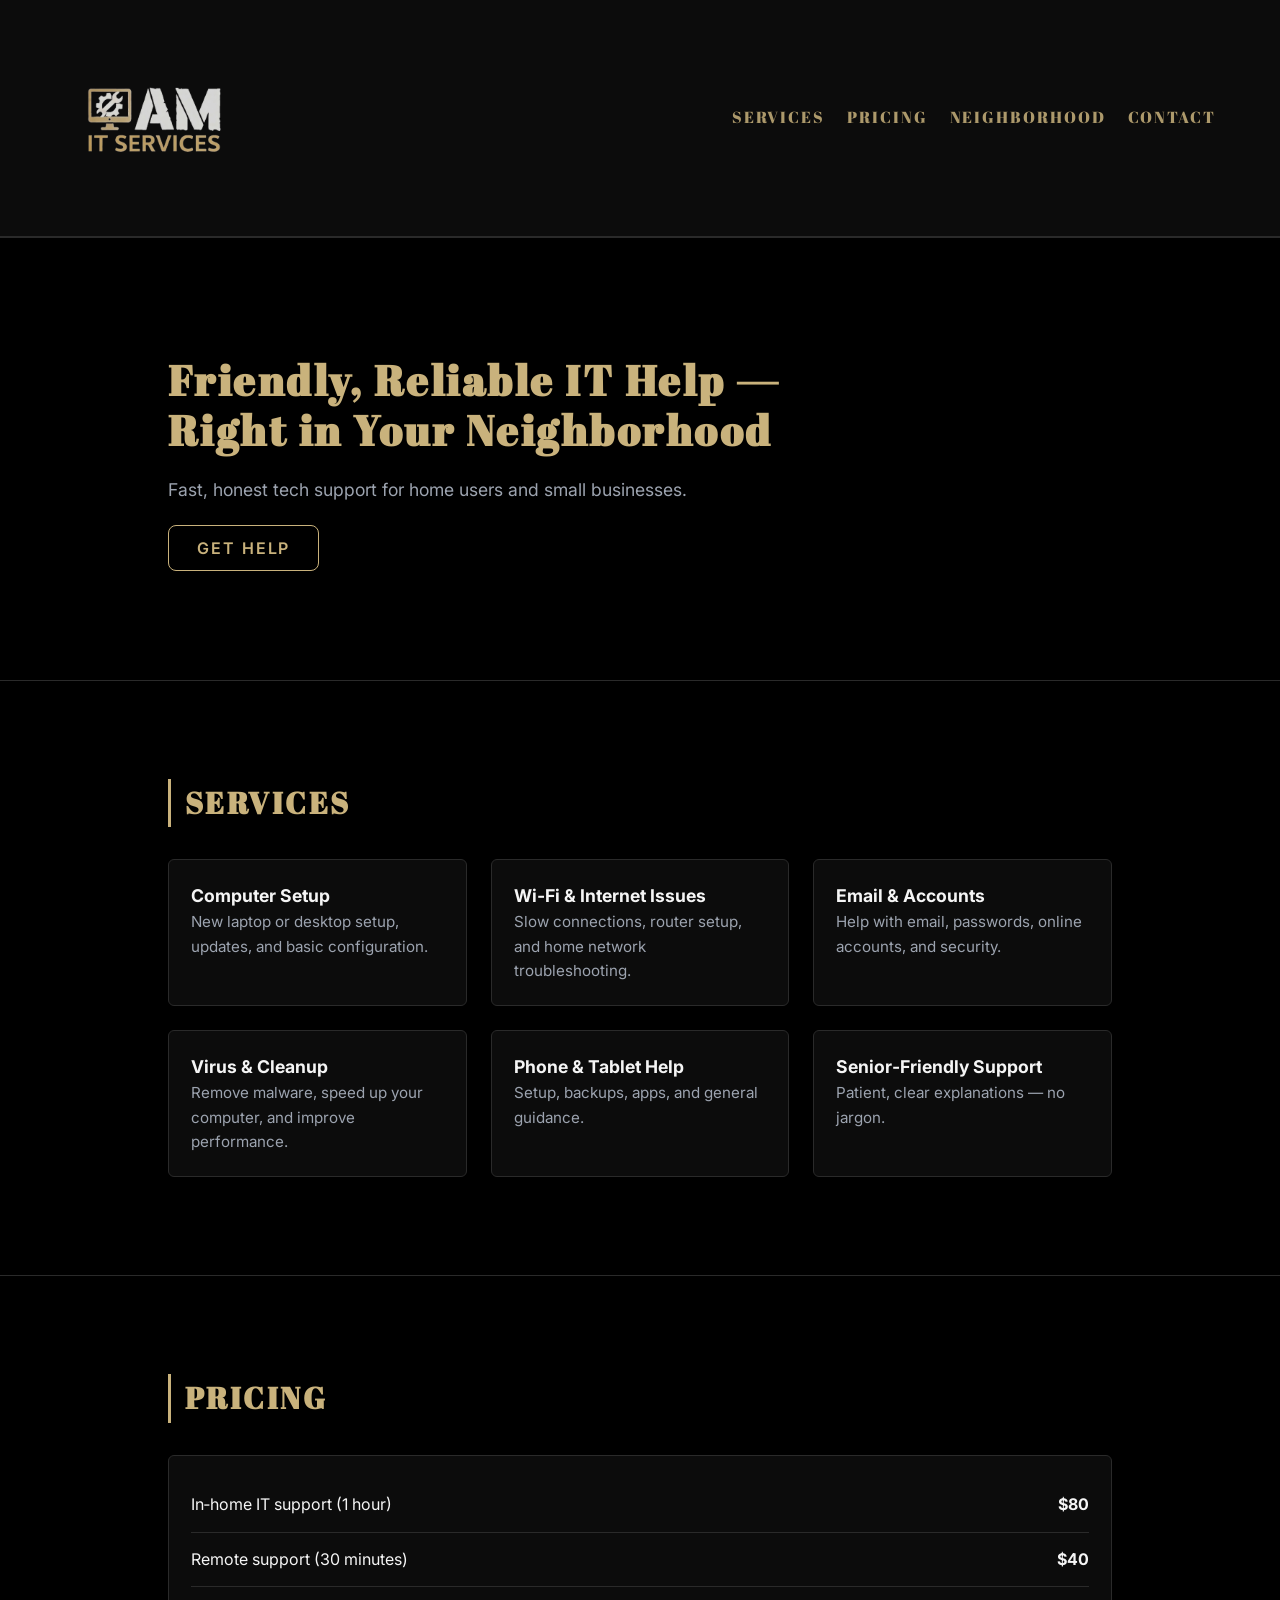
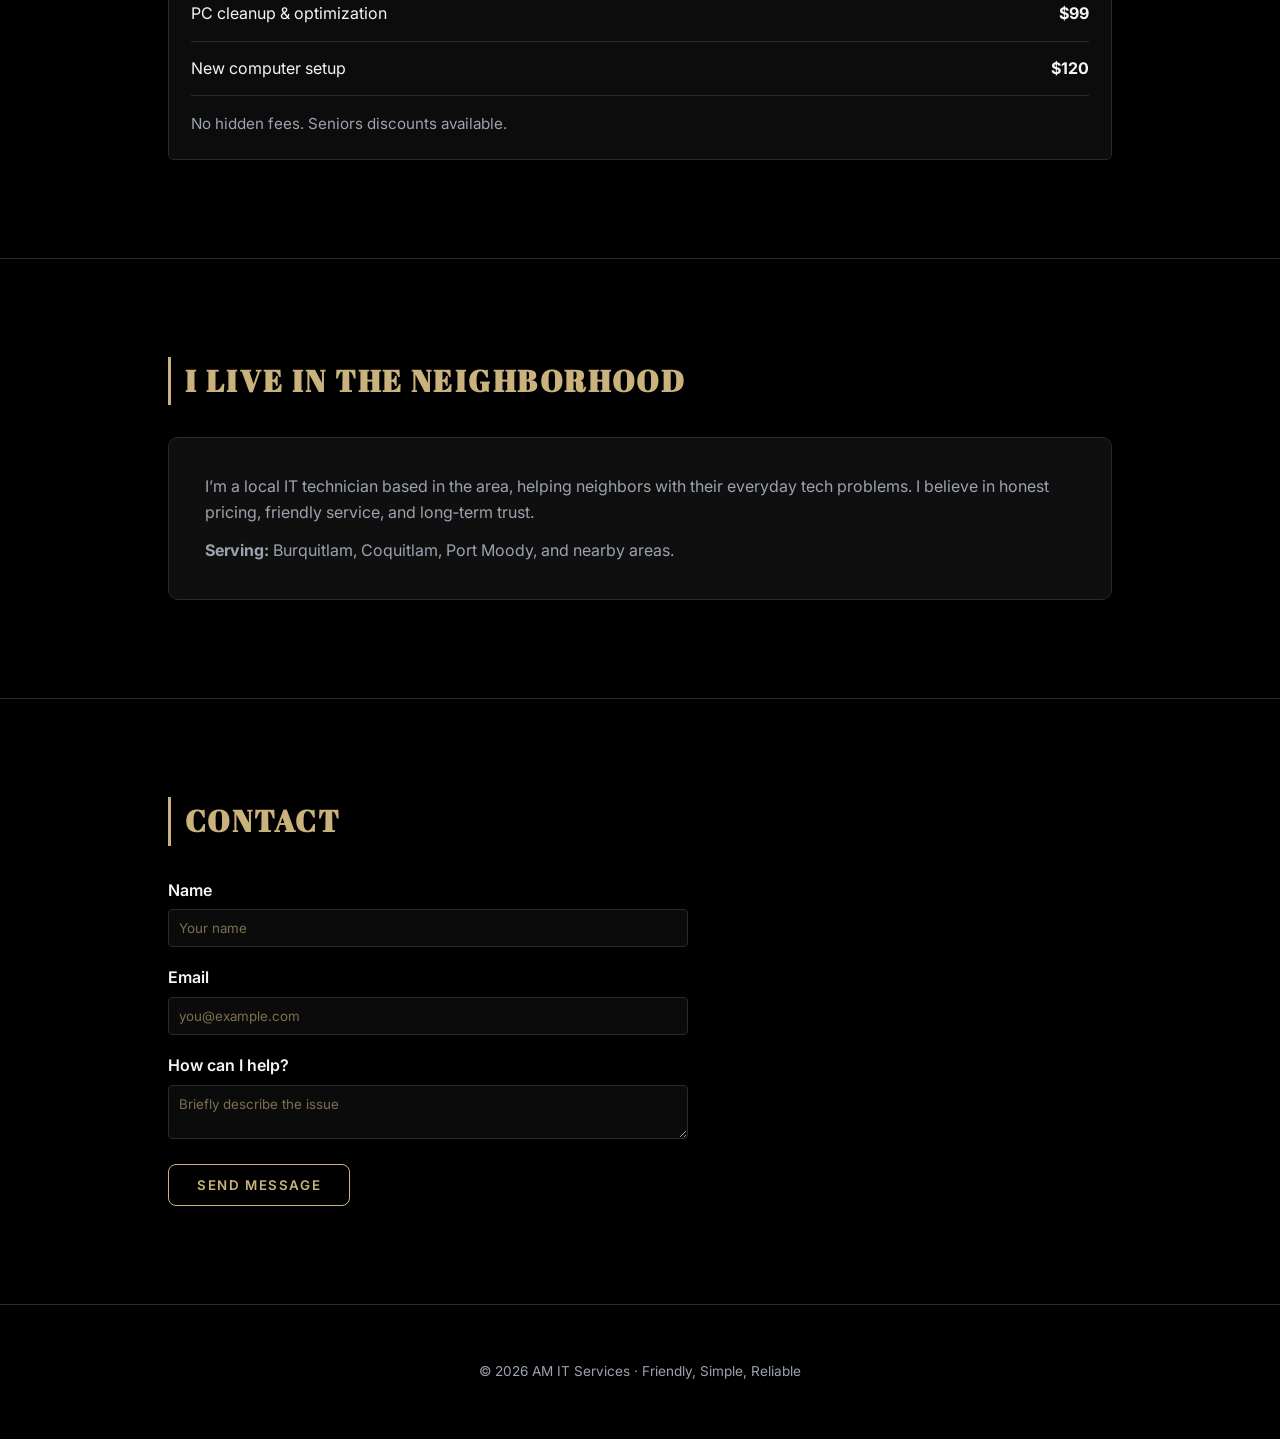
==== index.html @ f09ae9d8 "First comet" ====
<!DOCTYPE html>
<html lang="en">
<head>
  <meta charset="UTF-8" />
  <meta name="viewport" content="width=device-width, initial-scale=1" />
  <title>Local IT Support | Friendly Tech Help</title>

  <!-- Google Font -->
  <link href="https://fonts.googleapis.com/css2?family=Inter:wght@400;600;700&display=swap" rel="stylesheet">

  <!-- Google Font -->
   <link rel="stylesheet" href="styles.css">

  <script src="nav.js" defer></script>


</head>
<body>

<header class="site-header">
  <div class="container">
    <nav>
      <!--strong>AM IT SERVICES</strong-->
      <a href="/" class="logo">
        <img src="images/logo-removebg-preview.png" 
          alt="AM IT Services logo"
          width="1024"
          height="1024"
          loading="eager" 
        />
      </a>

       <button class="nav-toggle" aria-label="Open menu">
          ☰
       </button>

      <!-- Menu -->
      <ul class="nav-menu">
        <li><a href="#services">Services</a></li>
        <li><a href="#pricing">Pricing</a></li>
        <li><a href="#local">Neighborhood</a></li>
        <li><a href="#contact">Contact</a></li>
      </ul>
    </nav>
  </div>
</header>

<main>

  <!--section class="hero container">
    <h1>Friendly, Reliable IT Help — Right in Your Neighborhood</h1>
    <p>I provide honest, easy-to-understand tech support for home users and seniors. In‑home or remote help available.</p>
    <a class="btn" href="#contact">Request Help</a>
  </section-->
  <section class="hero">
    <div class="container">
      <div class="hero-content">
        <h1>Friendly, Reliable IT Help — Right in Your Neighborhood</h1>
        <p>Fast, honest tech support for home users and small businesses.</p>
        <a href="#contact" class="btn">Get Help</a>
      </div>
    </div>
  </section>


  <section id="services">
    <div class="container">
      <h2>Services</h2>
      <div class="grid">
        <div class="card">
          <h3>Computer Setup</h3>
          <p>New laptop or desktop setup, updates, and basic configuration.</p>
        </div>
        <div class="card">
          <h3>Wi‑Fi & Internet Issues</h3>
          <p>Slow connections, router setup, and home network troubleshooting.</p>
        </div>
        <div class="card">
          <h3>Email & Accounts</h3>
          <p>Help with email, passwords, online accounts, and security.</p>
        </div>
        <div class="card">
          <h3>Virus & Cleanup</h3>
          <p>Remove malware, speed up your computer, and improve performance.</p>
        </div>
        <div class="card">
          <h3>Phone & Tablet Help</h3>
          <p>Setup, backups, apps, and general guidance.</p>
        </div>
        <div class="card">
          <h3>Senior‑Friendly Support</h3>
          <p>Patient, clear explanations — no jargon.</p>
        </div>
      </div>
    </div>
  </section>

  <section id="pricing">
    <div class="container">
      <h2>Pricing</h2>
      <div class="card">
        <div class="pricing-item"><span>In‑home IT support (1 hour)</span><strong>$80</strong></div>
        <div class="pricing-item"><span>Remote support (30 minutes)</span><strong>$40</strong></div>
        <div class="pricing-item"><span>PC cleanup & optimization</span><strong>$99</strong></div>
        <div class="pricing-item"><span>New computer setup</span><strong>$120</strong></div>
        <p style="margin-top:16px; color: var(--muted);">No hidden fees. Seniors discounts available.</p>
      </div>
    </div>
  </section>

  <section id="local">
    <div class="container">
      <h2>I Live in the Neighborhood</h2>
      <div class="local">
        <p>I’m a local IT technician based in the area, helping neighbors with their everyday tech problems. I believe in honest pricing, friendly service, and long‑term trust.</p>
        <p style="margin-top:12px;"><strong>Serving:</strong> Burquitlam, Coquitlam, Port Moody, and nearby areas.</p>
      </div>
    </div>
  </section>

  <section id="contact">
    <div class="container">
      <h2>Contact</h2>
      <form>
        <label for="name">Name</label>
        <input id="name" type="text" placeholder="Your name" required />

        <label for="email">Email</label>
        <input id="email" type="email" placeholder="you@example.com" required />

        <label for="message">How can I help?</label>
        <textarea id="message" placeholder="Briefly describe the issue"></textarea>

        <button class="btn" type="submit">Send Message</button>
      </form>
    </div>
  </section>

</main>

<footer>
  <div class="container">
     © <span id="year"></span> AM IT Services · Friendly, Simple, Reliable
  </div>
</footer>

</body>
</html>
---- styles.css ----
html {
  font-size: 16px;
}

body {
  min-width: 320px;
}


/* =========================
   Custom Font
========================= */
@font-face {
  font-family: "TillDisplay";
  src: url("./fonts/AbrilFatface.ttf") format("truetype");
  font-weight: normal;
  font-style: normal;
}

/* =========================
   CSS Variables (Dark Theme)
========================= */
/*:root {
  --bg: #0b0b0b;
  --surface: #111111;
  --text: #f5f5f5;
  --muted: #9ca3af;
  --accent: #c1121f; 
  --border: #222222;
}*/

:root {
  --bg: #000000;
  --surface: #0c0c0c;

  --text: #f5f5f5;
  --muted: #9ca3af;

  /* Till Lindemann inspired */
  --till-gold: #c9b27c;
  --till-gold-hover: #e0c98f;

  --border: #2a2a2a;
}


/* =========================
   Base Reset
========================= */
* {
  box-sizing: border-box;
  margin: 0;
  padding: 0;
}

body {
  background: var(--bg);
  color: var(--text);
  font-family: Inter, system-ui, -apple-system, sans-serif;
  line-height: 1.6;
}

/* =========================
   Typography
========================= */

/* Lindemann font – color + style */
.hero h1,
nav a,
nav strong,
section h2 {
  color: var(--till-gold);
}

/* Till-style outlined elements */
.card,
.local {
  background: rgba(255, 255, 255, 0.02);
}
input,
textarea {
  border: 1px solid var(--till-gold);
  background: transparent;
}



/* Navigation links only */
nav a {
  font-family: "TillDisplay", Inter, sans-serif;
  letter-spacing: 0.12em;
  text-transform: uppercase;
  opacity: 0.85;
}

nav a:hover {
  opacity: 1;
  color: var(--till-gold);
}

/* Keep logo/title consistent if desired */
nav strong {
  font-family: "TillDisplay", Inter, sans-serif;
  letter-spacing: 0.15em;
}

/* Section titles ONLY */
section h2 {
  font-family: "TillDisplay", Inter, sans-serif;
  letter-spacing: 0.08em;
  text-transform: uppercase;
  margin-bottom: 32px;
  border-left: 3px solid var(--till-gold);
  padding-left: 14px;
}


h2 {
  font-size: 1.9rem;
}

h3 {
  font-size: 1.1rem;
}

p {
  color: var(--muted);
}

/* =========================
   Links & Buttons
========================= */
a {
  color: var(--text);
  text-decoration: none;
}

a:hover {
  color: var(--accent);
}

/*.btn {
  display: inline-block;
  background: var(--accent);
  color: #fff;
  padding: 12px 22px;
  border-radius: 4px;
  font-weight: 700;
  letter-spacing: 0.05em;
  text-transform: uppercase;
}

.btn:hover {
  background: #e11d2e;
}*/

.btn {
  background: transparent;
  color: var(--till-gold);
  border: 1px solid var(--till-gold);
  padding: 12px 28px;
  border-radius: 8px;
  font-family: Inter, sans-serif;
  letter-spacing: 0.12em;
  text-transform: uppercase;
  font-weight: 600;
  cursor: pointer;
  text-align: center;
}

.btn:hover {
  background: var(--till-gold);
  color: #000;
}


/* =========================
   Layout
========================= */
.container {
  max-width: 1000px;
  margin: 0 auto;
  padding: clamp(16px, 4vw, 28px);
}

/* =========================
   Header / Nav
========================= */
header {
  border-bottom: 1px solid var(--border);
  background: var(--surface);
}

/* =========================
   Sticky Shrinking Header
========================= */

.site-header {
  width: 100%;

}


.site-header .container {
  max-width: 1800px; /* wider than rest of site */
  padding-left: clamp(24px, 6vw, 64px);
  padding-right: clamp(24px, 6vw, 64px);
}



/* =========================
   Logo
========================= */

.logo {
  display: flex;
  align-items: center;
}

.logo img {
  height: 140px;          /* Controls visible size */
  width: auto;
  max-width: 100%;
  object-fit: contain;
}

/* Slightly larger on desktop */
@media (min-width: 768px) {
  .logo img {
    height: 180px;
  }
}


nav {
  display: flex;
  justify-content: space-between;
  align-items: center;
  flex-wrap: wrap;
  gap: 16px;
}

nav strong {
  font-family: "TillDisplay", sans-serif;
  letter-spacing: 0.12em;
}

nav ul {
  display: flex;
  gap: 22px;
  list-style: none;
  flex-wrap: wrap;
  justify-content: center;
  width: 100%;
  padding-top: 12px;
}

/* Mobile menu override */
@media (max-width: 768px) {
  nav ul {
    flex-direction: column;
    width: 100%;
    padding-top: 24px;
  }
}

@media (min-width: 768px) {
  nav {
    flex-wrap: nowrap;
  }

  nav ul {
    width: auto;
    padding-top: 0;
  }
}


/* =========================
   Hero
========================= */
.hero-content {
  max-width: 720px;
}

.hero {
  padding: clamp(60px, 10vw, 90px) 0;
}

.hero p {
  max-width: 620px;
  margin: 20px 0 32px;
  font-size: 1.1rem;
  font-size: clamp(1rem, 3.5vw, 1.1rem);
}

/* Hero headline */
.hero h1 {
  font-family: "TillDisplay", Inter, sans-serif;
  letter-spacing: 0.06em;
  /*text-transform: uppercase;*/
  font-size: clamp(1.8rem, 6vw, 2.6rem);
  line-height: 1.2;
  word-break: break-word;
  overflow-wrap: anywhere;
}

/* =========================
   Sections
========================= */
section {
  padding: 70px 0;
  border-top: 1px solid var(--border);
  padding: clamp(48px, 8vw, 70px) 0;
}

.grid {
  display: grid;
  grid-template-columns: repeat(auto-fit, minmax(260px, 1fr));
  gap: 24px;
}

/* =========================
   Cards
========================= */
.card {
  background: var(--surface);
  border: 1px solid var(--border);
  border-radius: 6px;
  padding: 22px;
}

.card p {
  font-size: 0.95rem;
}

/* =========================
   Pricing
========================= */
.pricing-item {
  display: flex;
  justify-content: space-between;
  padding: 14px 0;
  border-bottom: 1px solid var(--border);
  gap: 16px;
}

@media (max-width: 480px) {
  .pricing-item {
    flex-direction: column;
    align-items: flex-start;
  }

  .pricing-item strong {
    margin-top: 4px;
  }
}

.pricing-item strong {
  color: var(--text);
}

.pricing-item:last-child {
  border-bottom: none;
}

/* =========================
   Local Section
========================= */
.local {
  background: #0f0f0f;
  border: 1px solid var(--border);
  border-radius: 10px;
  padding: 36px;
}

/* =========================
   Forms
========================= */
form {
  max-width: 520px;
  width: 100%;
}

label {
  display: block;
  margin-bottom: 6px;
  font-weight: 600;
}

input,
textarea {
  width: 100%;
  background: #0b0b0b;
  border: 1px solid var(--border);
  color: var(--text);
  padding: 10px;
  border-radius: 4px;
  margin-bottom: 18px;
  font-family: inherit;
}

input::placeholder,
textarea::placeholder {
  /*color: #6b7280;*/
  color: var(--till-gold);
  opacity: 0.6;
}



/* =========================
   Footer
========================= */
footer {
  border-top: 1px solid var(--border);
  text-align: center;
  padding: 28px 0;
  font-size: 0.85rem;
  color: var(--muted);
  font-size: clamp(0.8rem, 3vw, 0.85rem);
}

/* =========================
   Mobile
========================= */
/*@media (max-width: 600px) {
  h1 {
    font-size: 2.1rem;
  }

  nav ul {
    gap: 14px;
  }
}*/

@media (max-width: 480px) {
  .hero h1 {
    letter-spacing: 0.04em;
  }
}

@media (prefers-reduced-motion: reduce) {
  * {
    transition: none !important;
  }
}

@media (prefers-contrast: more) {
  :root {
    --till-gold: #e6d39a;
  }
}

/* =========================
   Mobile Navigation
========================= */

.nav-toggle {
  background: none;
  border: 1px solid var(--till-gold);
  color: var(--till-gold);
  font-size: 1.4rem;
  padding: 6px 12px;
  border-radius: 6px;
  cursor: pointer;
  display: none;
}

/* Mobile behavior */
@media (max-width: 768px) {
  .nav-toggle {
    display: block;
  }

  .nav-menu {
    display: none;
    width: 100%;
    flex-direction: column;
    gap: 18px;
    padding: 24px 0;
  }

  .nav-menu.active {
    display: flex;
  }
}
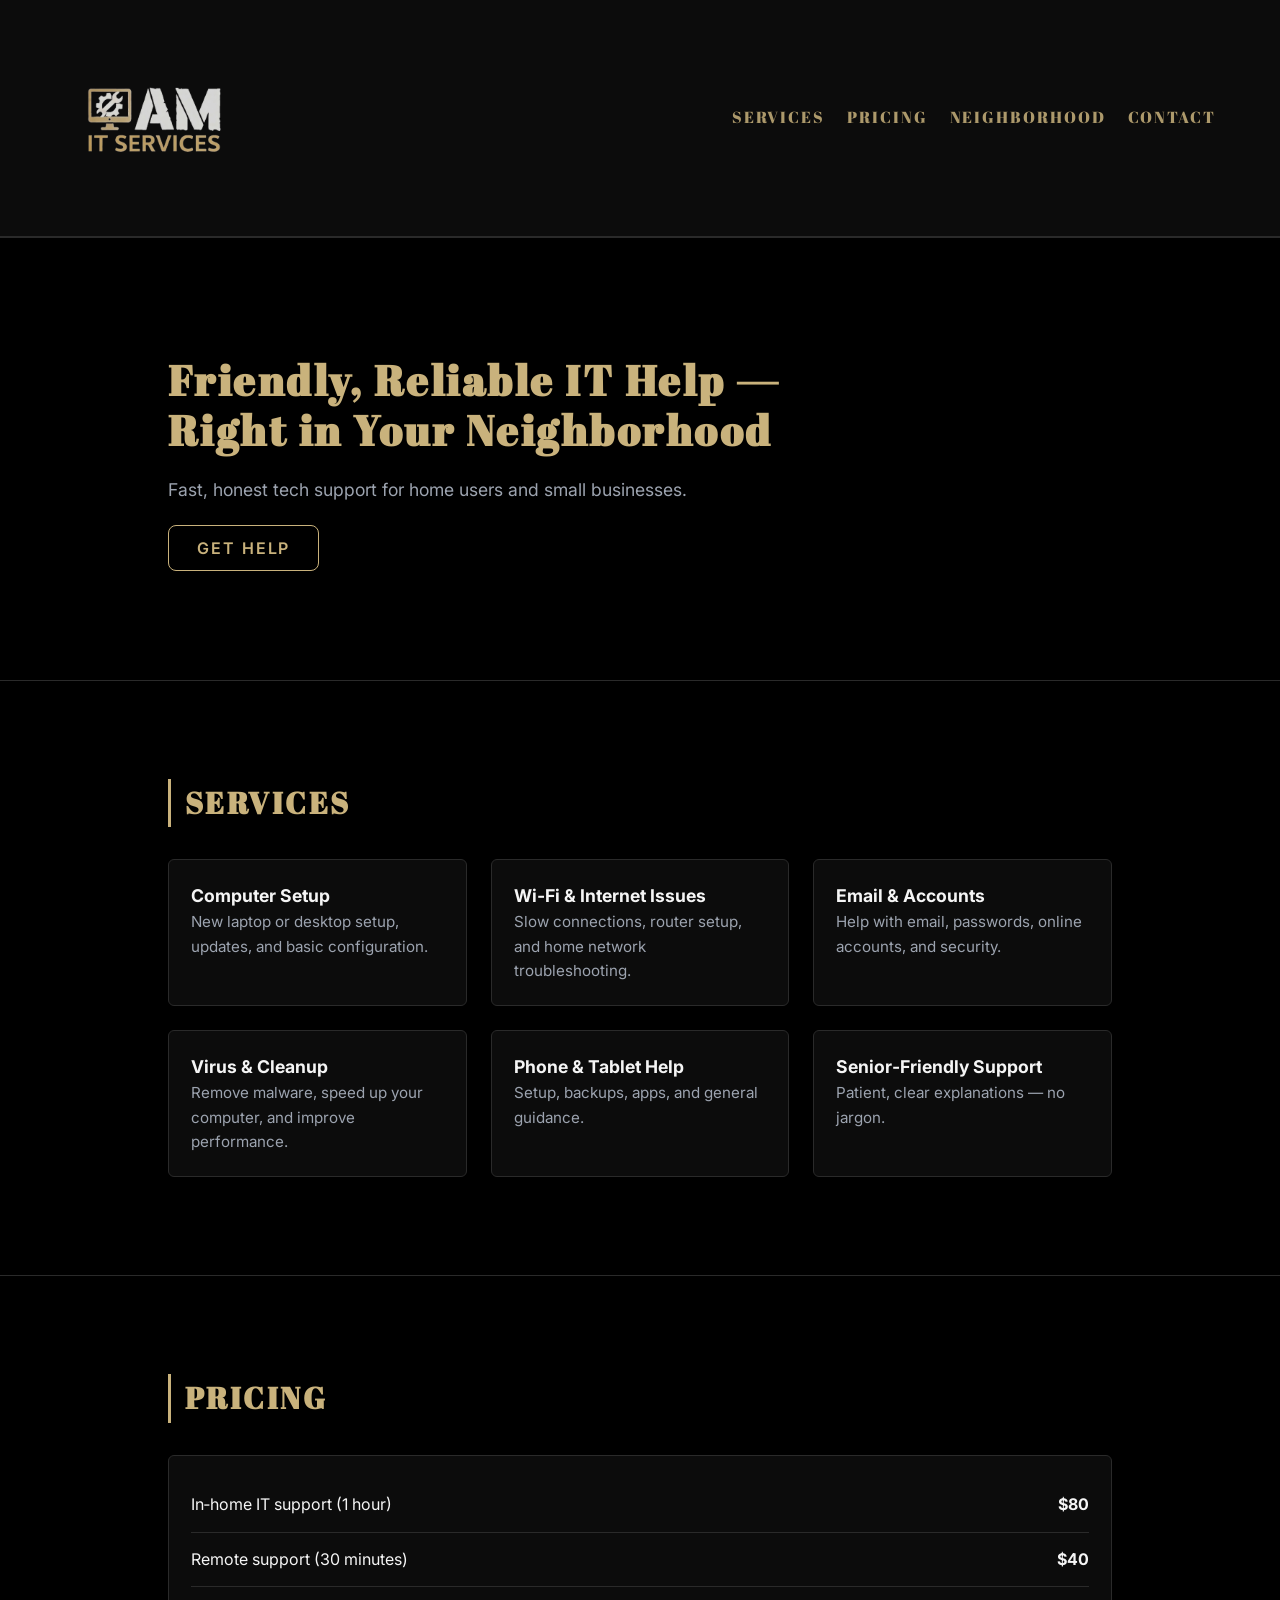
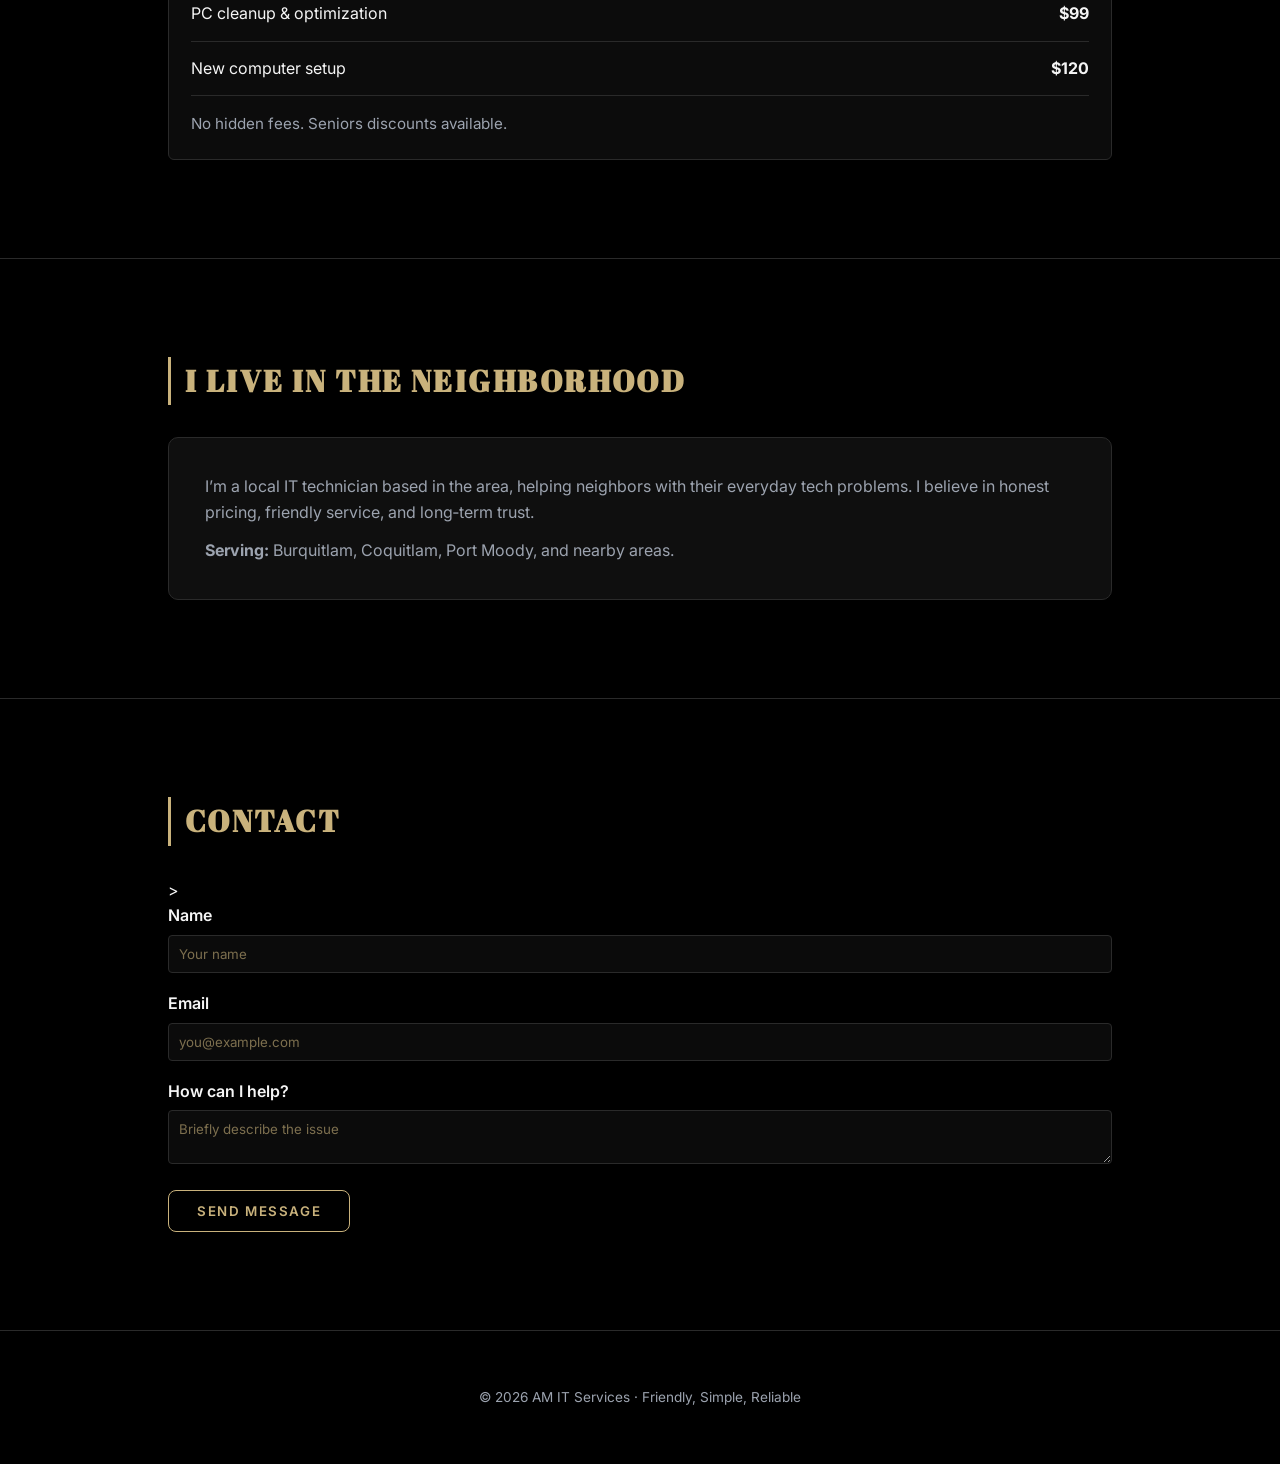
==== commit 4bb5072d: "Adding thank you page" ====
--- a/index.html
+++ b/index.html
@@ -121,15 +121,25 @@
   <section id="contact">
     <div class="container">
       <h2>Contact</h2>
-      <form>
+      <form name="contact" method="POST" data-netlify="true" netlify-honeypot="bot-field" enctype="multipart/form-data" action="/thank-you.html"></form>>
+
+        <!-- hidden input required by Netlify -->
+        <input type="hidden" name="contact" value="it-support" />
+
         <label for="name">Name</label>
-        <input id="name" type="text" placeholder="Your name" required />
+        <input id="name" name="name" type="text" placeholder="Your name" required />
 
         <label for="email">Email</label>
-        <input id="email" type="email" placeholder="you@example.com" required />
+        <input id="email" name="email" type="email" placeholder="you@example.com" required />
 
         <label for="message">How can I help?</label>
-        <textarea id="message" placeholder="Briefly describe the issue"></textarea>
+        <textarea id="message" name="message" placeholder="Briefly describe the issue"></textarea>
+
+        <p style="display:none;">
+          <label>Don’t fill this out if human:<br />
+            <input name="bot-field" />
+          </label>
+        </p>
 
         <button class="btn" type="submit">Send Message</button>
       </form>
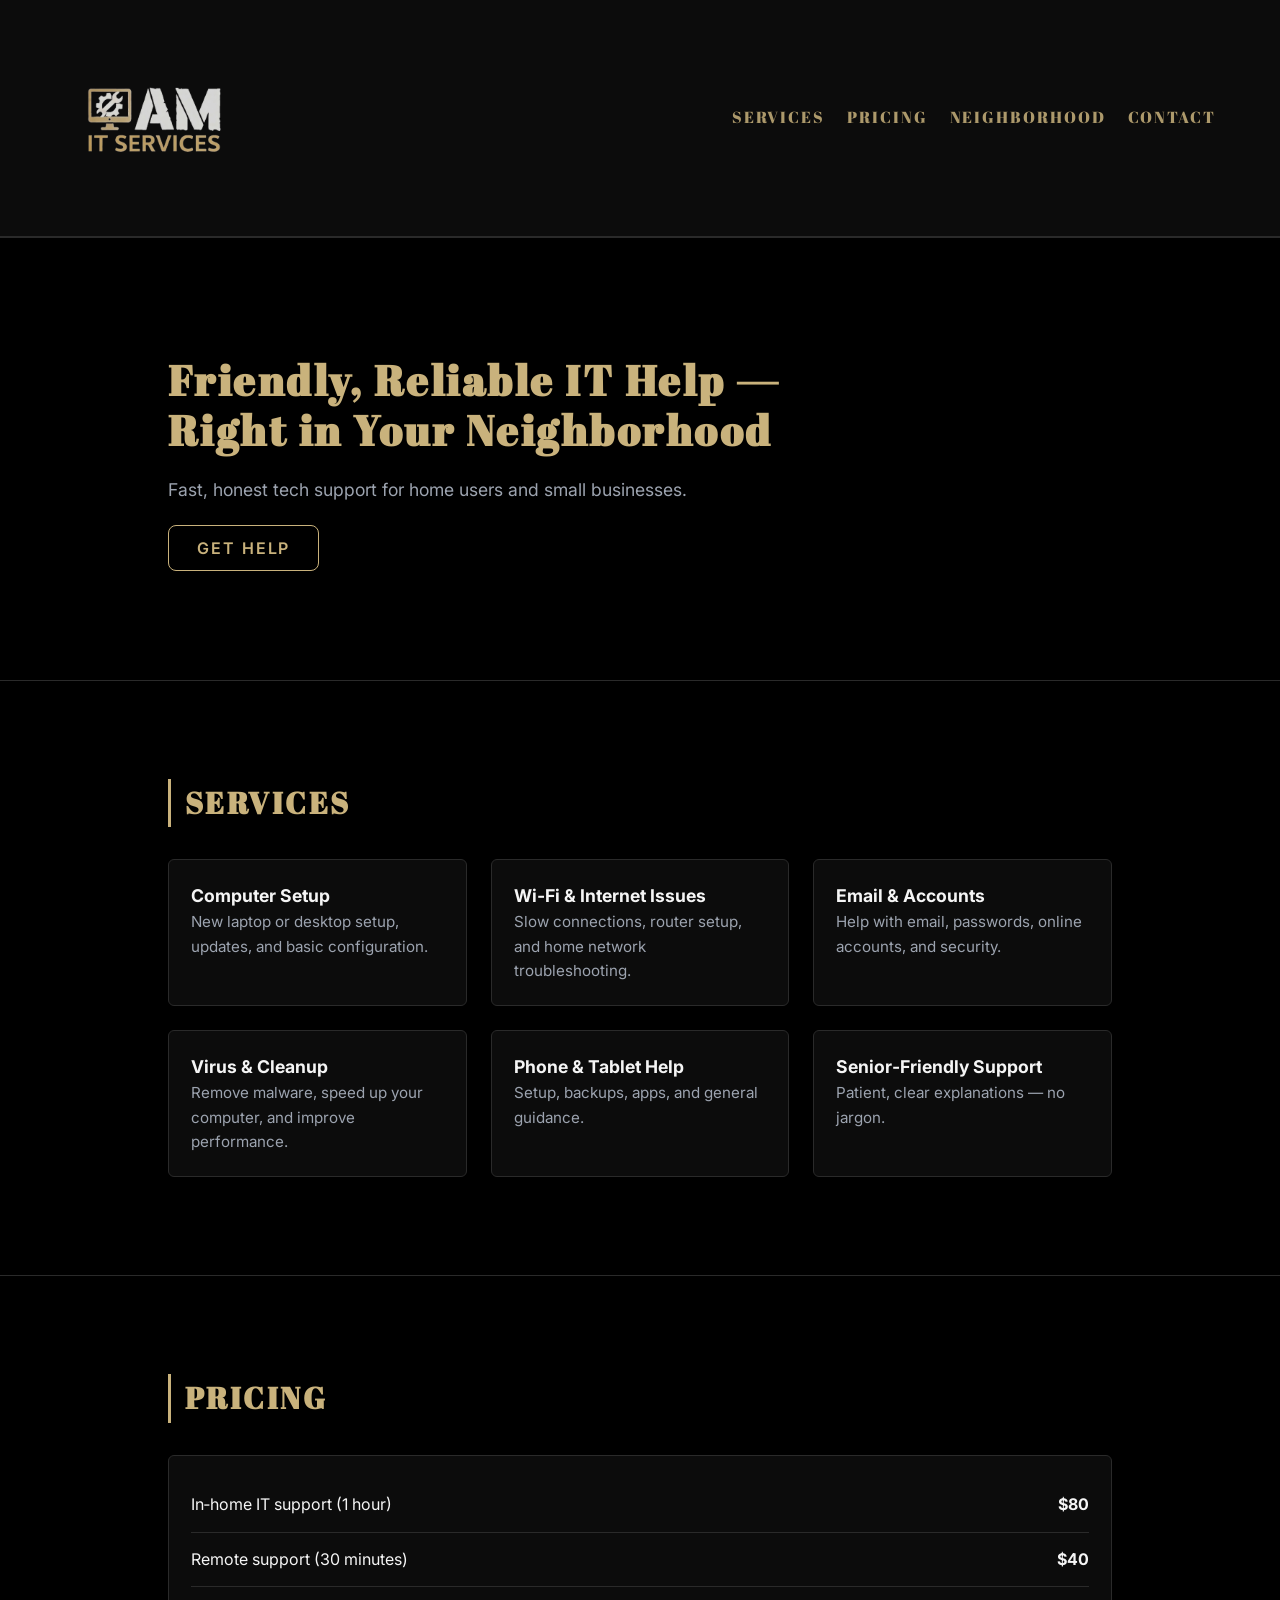
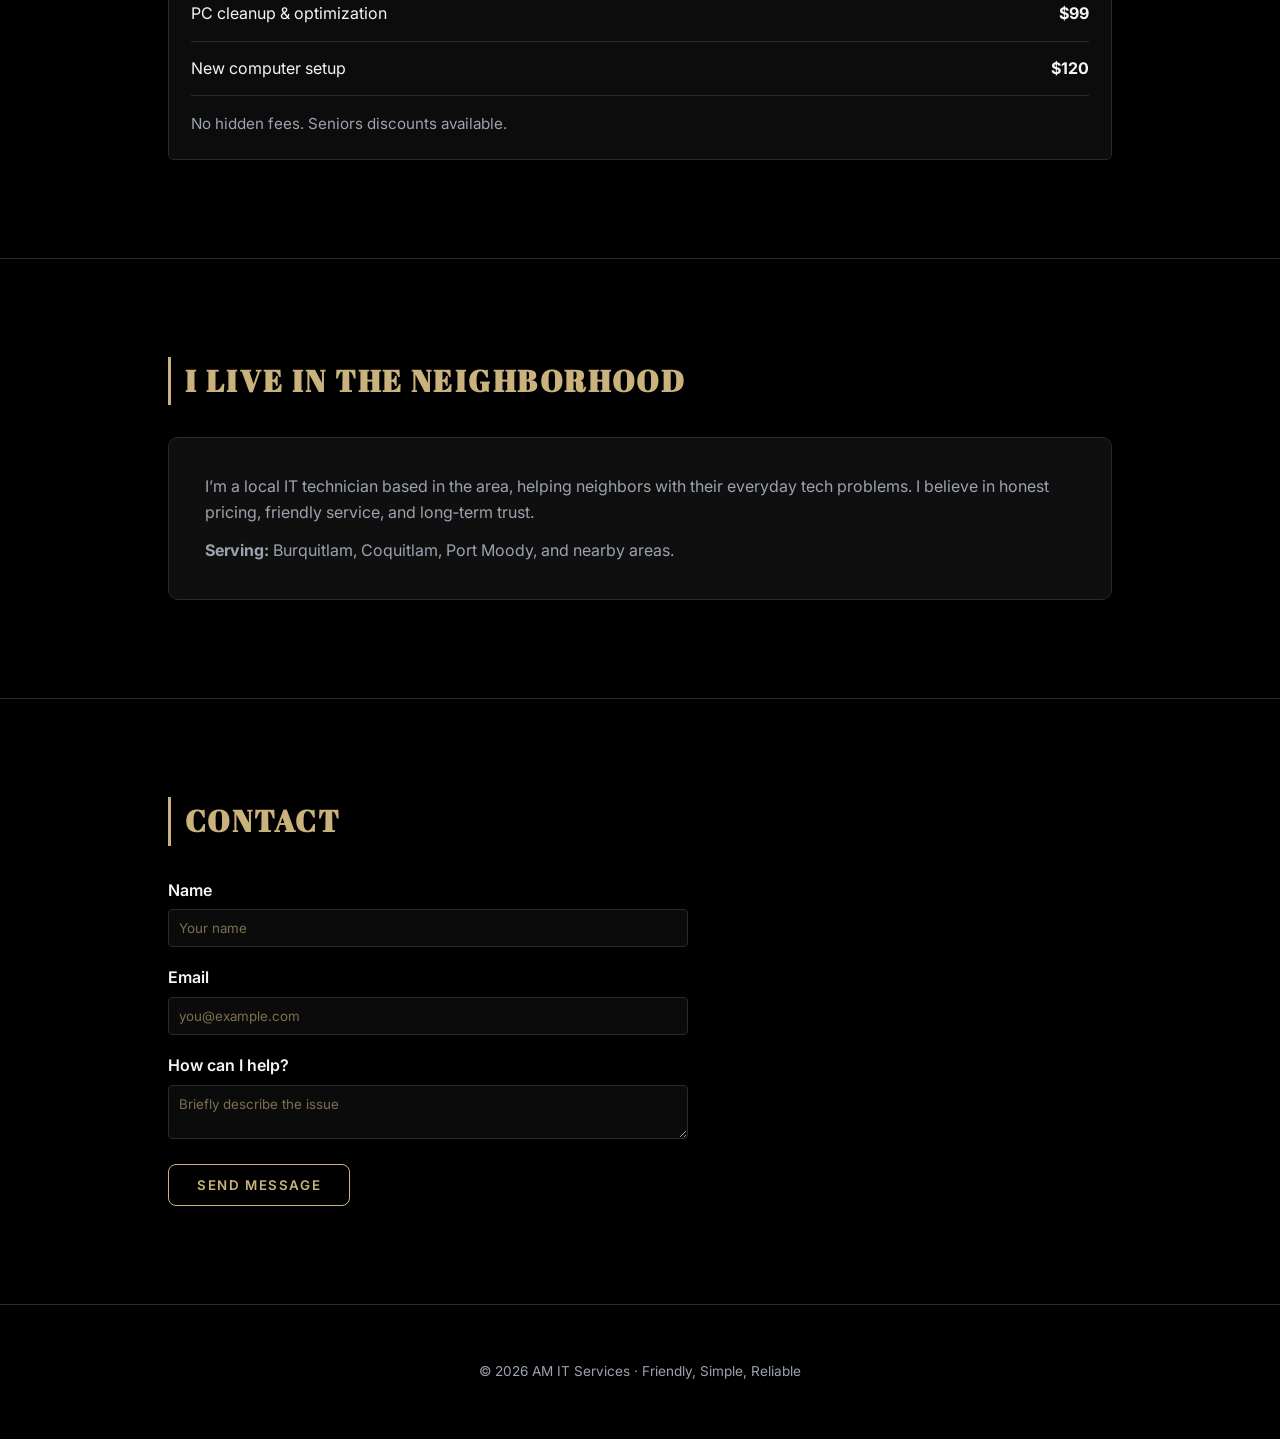
==== commit 1a210fed: "Fixing typo error" ====
--- a/index.html
+++ b/index.html
@@ -121,7 +121,7 @@
   <section id="contact">
     <div class="container">
       <h2>Contact</h2>
-      <form name="contact" method="POST" data-netlify="true" netlify-honeypot="bot-field" enctype="multipart/form-data" action="/thank-you.html"></form>>
+      <form name="contact" method="POST" data-netlify="true" netlify-honeypot="bot-field" enctype="multipart/form-data" action="/thank-you.html">
 
         <!-- hidden input required by Netlify -->
         <input type="hidden" name="contact" value="it-support" />
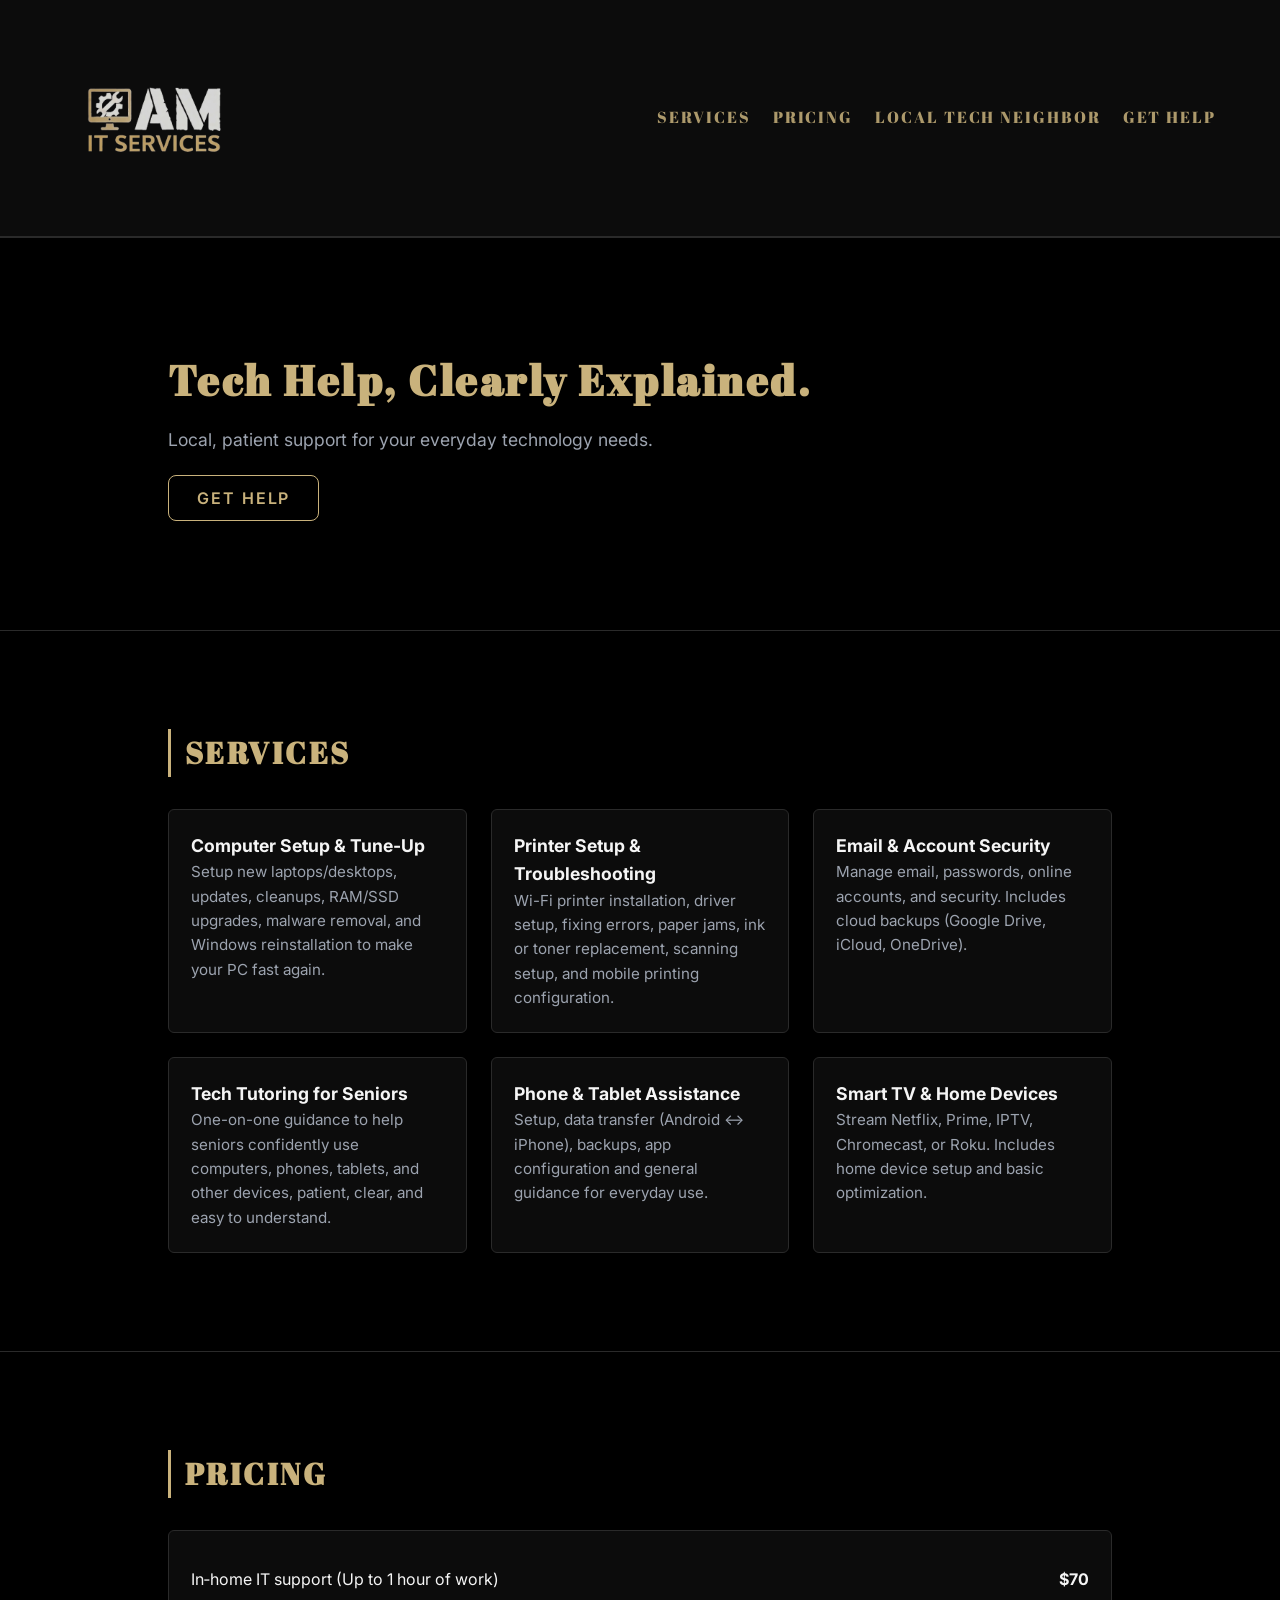
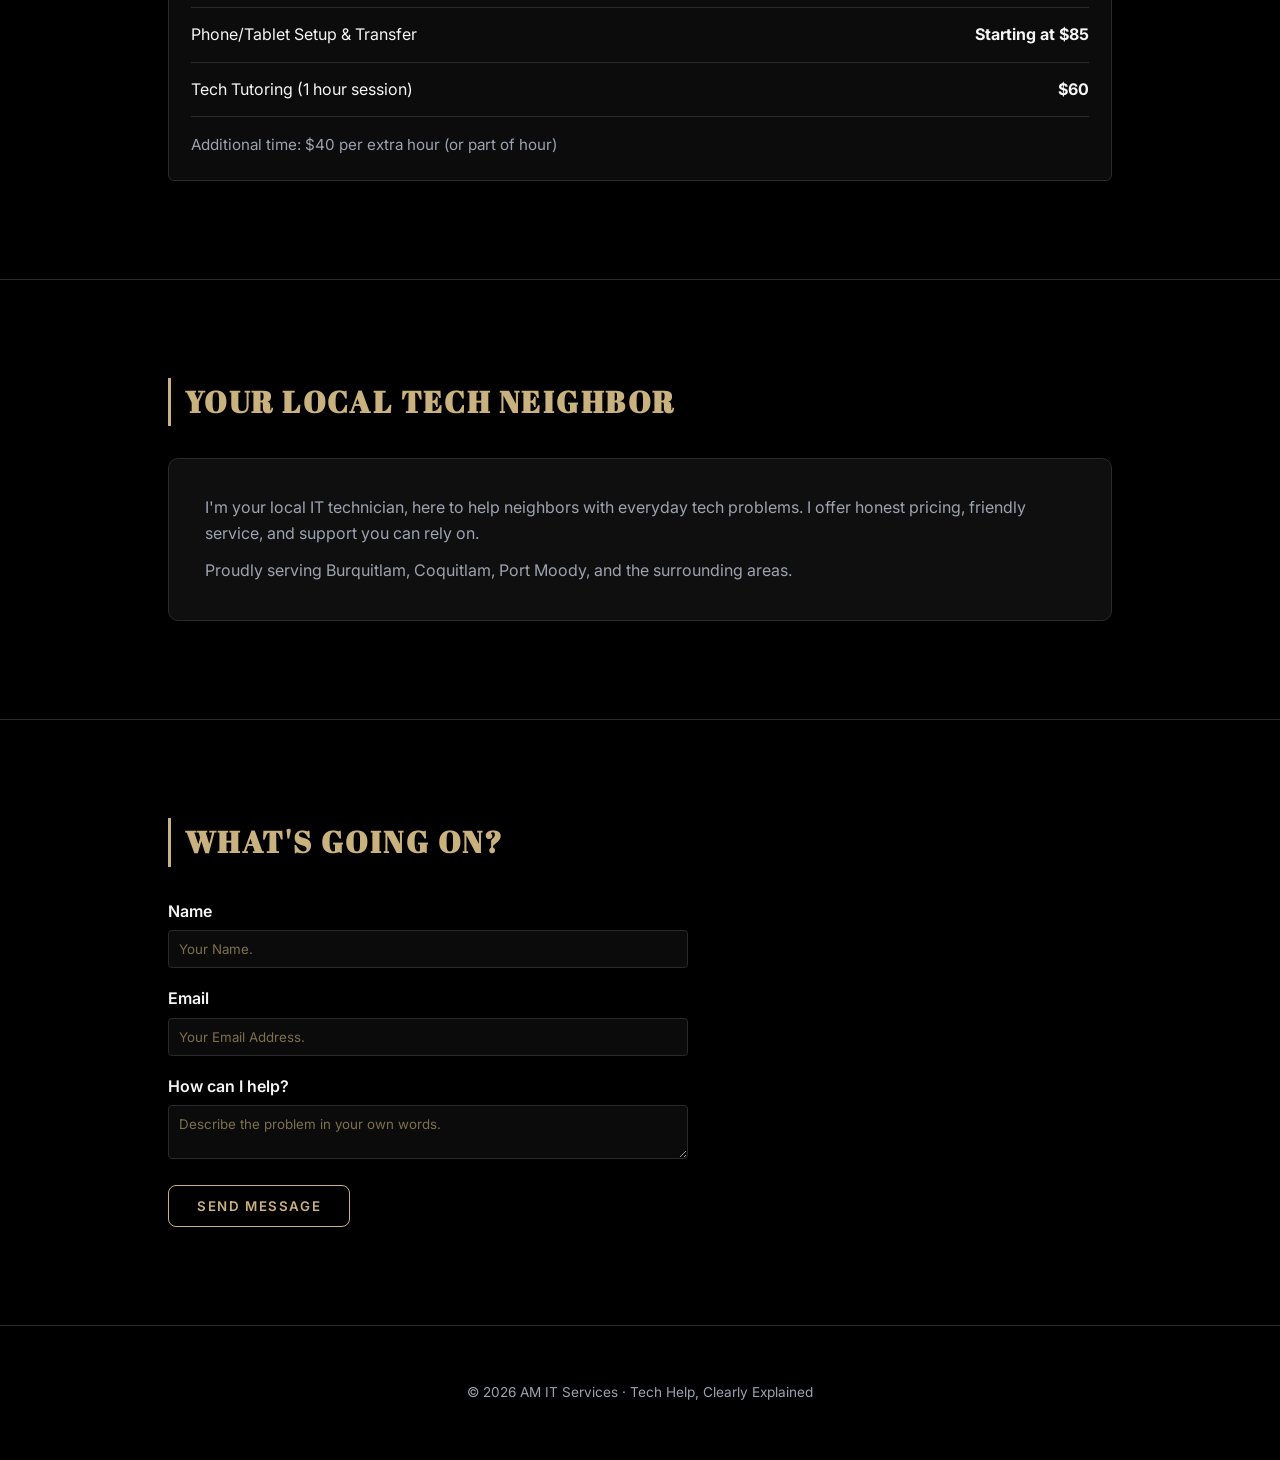
==== commit 83647ce1: "Adjusting services and pricing" ====
--- a/index.html
+++ b/index.html
@@ -38,8 +38,8 @@
       <ul class="nav-menu">
         <li><a href="#services">Services</a></li>
         <li><a href="#pricing">Pricing</a></li>
-        <li><a href="#local">Neighborhood</a></li>
-        <li><a href="#contact">Contact</a></li>
+        <li><a href="#local">Local Tech Neighbor</a></li>
+        <li><a href="#contact">Get Help</a></li>
       </ul>
     </nav>
   </div>
@@ -55,8 +55,8 @@
   <section class="hero">
     <div class="container">
       <div class="hero-content">
-        <h1>Friendly, Reliable IT Help — Right in Your Neighborhood</h1>
-        <p>Fast, honest tech support for home users and small businesses.</p>
+        <h1>Tech Help, Clearly Explained.</h1>
+        <p>Local, patient support for your everyday technology needs.</p>
         <a href="#contact" class="btn">Get Help</a>
       </div>
     </div>
@@ -68,28 +68,28 @@
       <h2>Services</h2>
       <div class="grid">
         <div class="card">
-          <h3>Computer Setup</h3>
-          <p>New laptop or desktop setup, updates, and basic configuration.</p>
+          <h3>Computer Setup & Tune-Up</h3>
+          <p>Setup new laptops/desktops, updates, cleanups, RAM/SSD upgrades, malware removal, and Windows reinstallation to make your PC fast again.</p>
         </div>
         <div class="card">
-          <h3>Wi‑Fi & Internet Issues</h3>
-          <p>Slow connections, router setup, and home network troubleshooting.</p>
+          <h3>Printer Setup & Troubleshooting</h3>
+          <p>Wi-Fi printer installation, driver setup, fixing errors, paper jams, ink or toner replacement, scanning setup, and mobile printing configuration.</p>
         </div>
         <div class="card">
-          <h3>Email & Accounts</h3>
-          <p>Help with email, passwords, online accounts, and security.</p>
+          <h3>Email & Account Security</h3>
+          <p>Manage email, passwords, online accounts, and security. Includes cloud backups (Google Drive, iCloud, OneDrive).</p>
         </div>
         <div class="card">
-          <h3>Virus & Cleanup</h3>
-          <p>Remove malware, speed up your computer, and improve performance.</p>
+          <h3>Tech Tutoring for Seniors</h3>
+          <p>One-on-one guidance to help seniors confidently use computers, phones, tablets, and other devices, patient, clear, and easy to understand.</p>
         </div>
         <div class="card">
-          <h3>Phone & Tablet Help</h3>
-          <p>Setup, backups, apps, and general guidance.</p>
+          <h3>Phone & Tablet Assistance</h3>
+          <p>Setup, data transfer (Android ↔ iPhone), backups, app configuration and general guidance for everyday use.</p>
         </div>
         <div class="card">
-          <h3>Senior‑Friendly Support</h3>
-          <p>Patient, clear explanations — no jargon.</p>
+          <h3>Smart TV & Home Devices</h3>
+          <p>Stream Netflix, Prime, IPTV, Chromecast, or Roku. Includes home device setup and basic optimization.</p>
         </div>
       </div>
     </div>
@@ -99,41 +99,40 @@
     <div class="container">
       <h2>Pricing</h2>
       <div class="card">
-        <div class="pricing-item"><span>In‑home IT support (1 hour)</span><strong>$80</strong></div>
-        <div class="pricing-item"><span>Remote support (30 minutes)</span><strong>$40</strong></div>
-        <div class="pricing-item"><span>PC cleanup & optimization</span><strong>$99</strong></div>
-        <div class="pricing-item"><span>New computer setup</span><strong>$120</strong></div>
-        <p style="margin-top:16px; color: var(--muted);">No hidden fees. Seniors discounts available.</p>
+        <div class="pricing-item"><span>In‑home IT support (Up to 1 hour of work)</span><strong>$70</strong></div>
+        <div class="pricing-item"><span>Phone/Tablet Setup & Transfer</span><strong>Starting at $85</strong></div>
+        <div class="pricing-item"><span>Tech Tutoring (1 hour session) </span><strong>$60</strong></div>
+        <p style="margin-top:16px; color: var(--muted);">Additional time: $40 per extra hour (or part of hour)</p>
       </div>
     </div>
   </section>
 
   <section id="local">
     <div class="container">
-      <h2>I Live in the Neighborhood</h2>
+      <h2>Your Local Tech Neighbor</h2>
       <div class="local">
-        <p>I’m a local IT technician based in the area, helping neighbors with their everyday tech problems. I believe in honest pricing, friendly service, and long‑term trust.</p>
-        <p style="margin-top:12px;"><strong>Serving:</strong> Burquitlam, Coquitlam, Port Moody, and nearby areas.</p>
+        <p>I'm your local IT technician, here to help neighbors with everyday tech problems. I offer honest pricing, friendly service, and support you can rely on.</p>
+        <p style="margin-top:12px;">Proudly serving Burquitlam, Coquitlam, Port Moody, and the surrounding areas.</p>
       </div>
     </div>
   </section>
 
   <section id="contact">
     <div class="container">
-      <h2>Contact</h2>
+      <h2>What's going on?</h2>
       <form name="contact" method="POST" data-netlify="true" netlify-honeypot="bot-field" enctype="multipart/form-data" action="/thank-you.html">
 
         <!-- hidden input required by Netlify -->
         <input type="hidden" name="contact" value="it-support" />
 
         <label for="name">Name</label>
-        <input id="name" name="name" type="text" placeholder="Your name" required />
+        <input id="name" name="name" type="text" placeholder="Your Name." required />
 
         <label for="email">Email</label>
-        <input id="email" name="email" type="email" placeholder="you@example.com" required />
+        <input id="email" name="email" type="email" placeholder="Your Email Address." required />
 
         <label for="message">How can I help?</label>
-        <textarea id="message" name="message" placeholder="Briefly describe the issue"></textarea>
+        <textarea id="message" name="message" placeholder="Describe the problem in your own words."></textarea>
 
         <p style="display:none;">
           <label>Don’t fill this out if human:<br />
@@ -150,7 +149,7 @@
 
 <footer>
   <div class="container">
-     © <span id="year"></span> AM IT Services · Friendly, Simple, Reliable
+     © <span id="year"></span> AM IT Services · Tech Help, Clearly Explained
   </div>
 </footer>
 
--- a/styles.css
+++ b/styles.css
@@ -486,3 +486,72 @@
     display: flex;
   }
 }
+
+
+/* THANK YOU PAGE */
+
+.thank-you-wrapper {
+  display: flex;
+  align-items: center;
+  justify-content: space-between;
+  gap: 60px;
+  min-height: 70vh;
+  position: relative;
+}
+
+.thank-you-content {
+  flex: 1;
+  position: relative;
+  z-index: 2;
+  display: flex;
+  flex-direction: column;
+  gap: 30px;
+}
+
+.thank-you-content .section-title {
+  font-size: 3rem;
+  font-weight: 700;
+  line-height: 1.2;
+  color: var(--till-gold);
+}
+
+.thank-you-bg-text {
+  position: absolute;
+  top: -60px;
+  left: 0;
+  font-size: 6rem;
+  font-weight: 700;
+  opacity: 0.05;
+  text-transform: lowercase;
+  pointer-events: none;
+}
+
+.thank-you-image {
+  flex: 1;
+  text-align: right;
+}
+
+.thank-you-image img {
+  max-width: 100%;
+  height: auto;
+}
+
+/* Responsive */
+@media (max-width: 992px) {
+  .thank-you-wrapper {
+    flex-direction: column;
+    text-align: center;
+  }
+
+  .thank-you-image {
+    text-align: center;
+    width: 70%;
+    max-width: 300px;
+    height: auto;
+  }
+
+  .thank-you-bg-text {
+    left: 50%;
+    transform: translateX(-50%);
+  }
+}
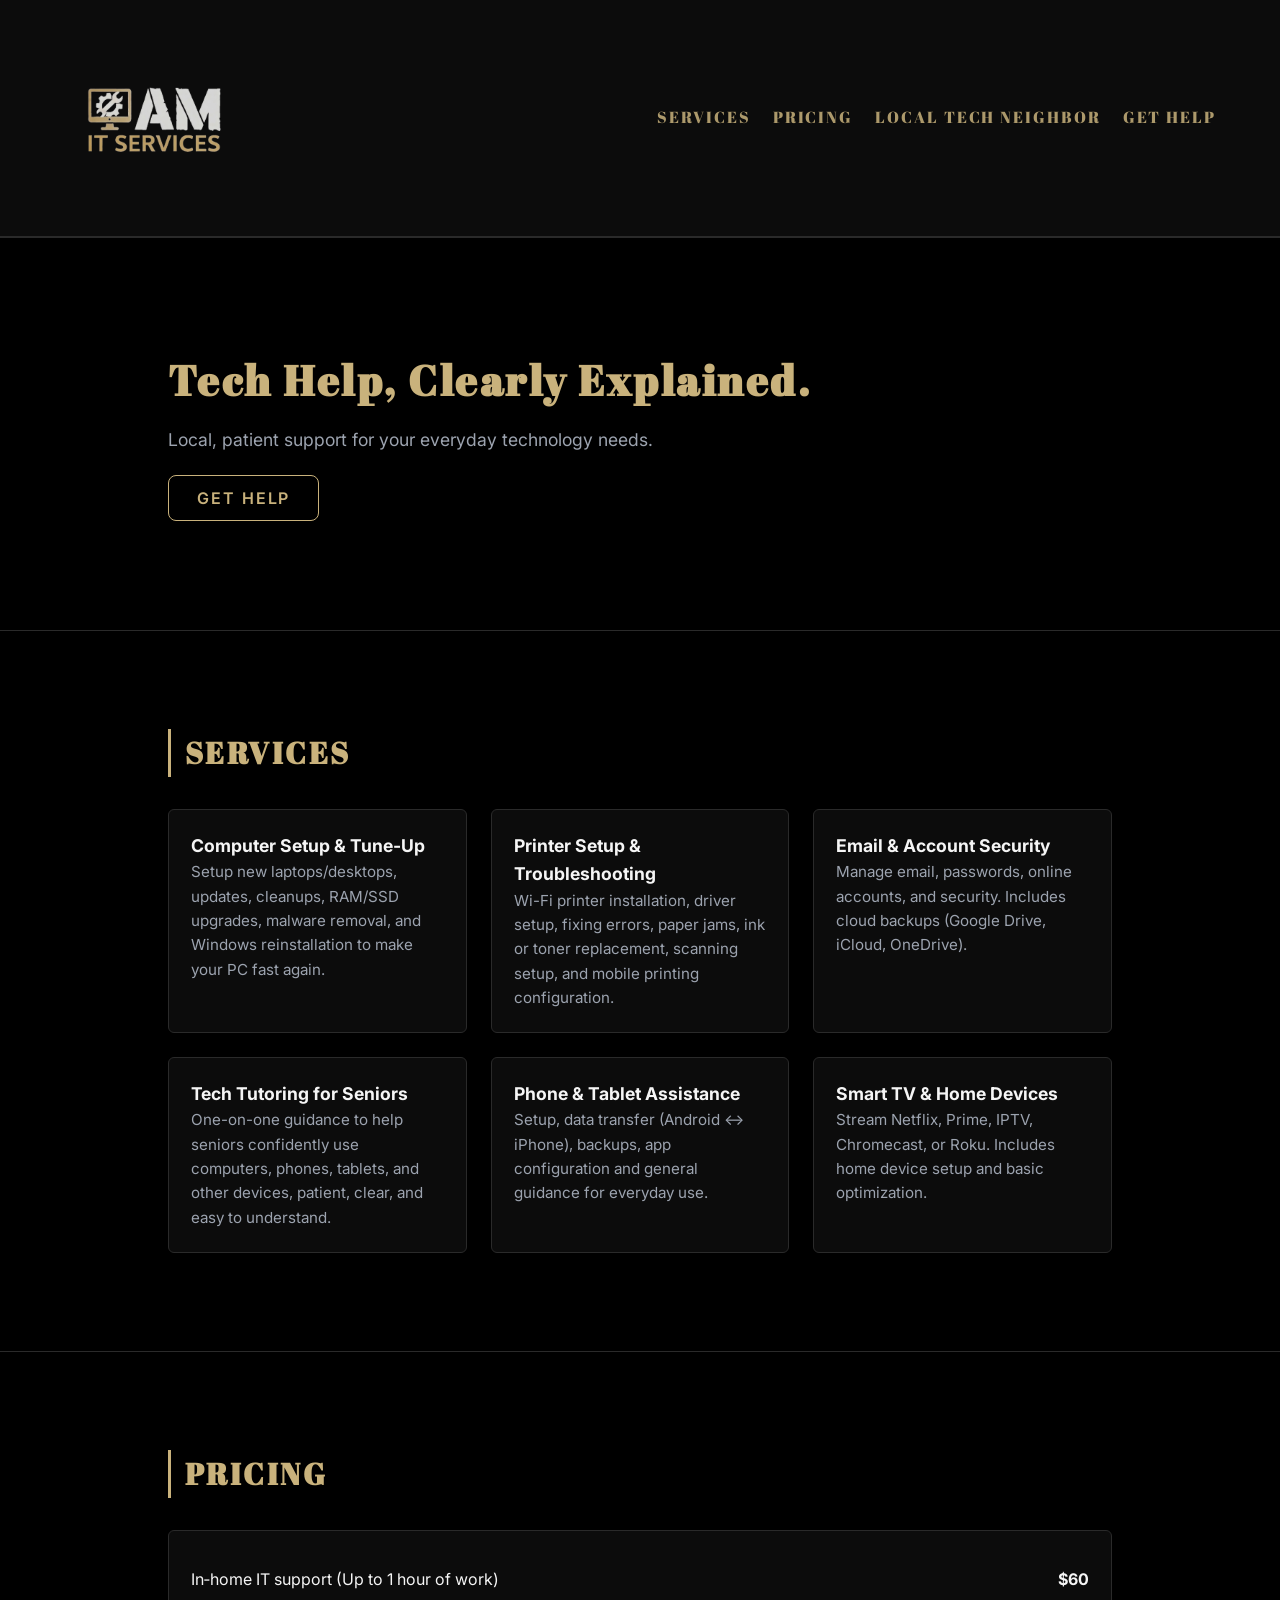
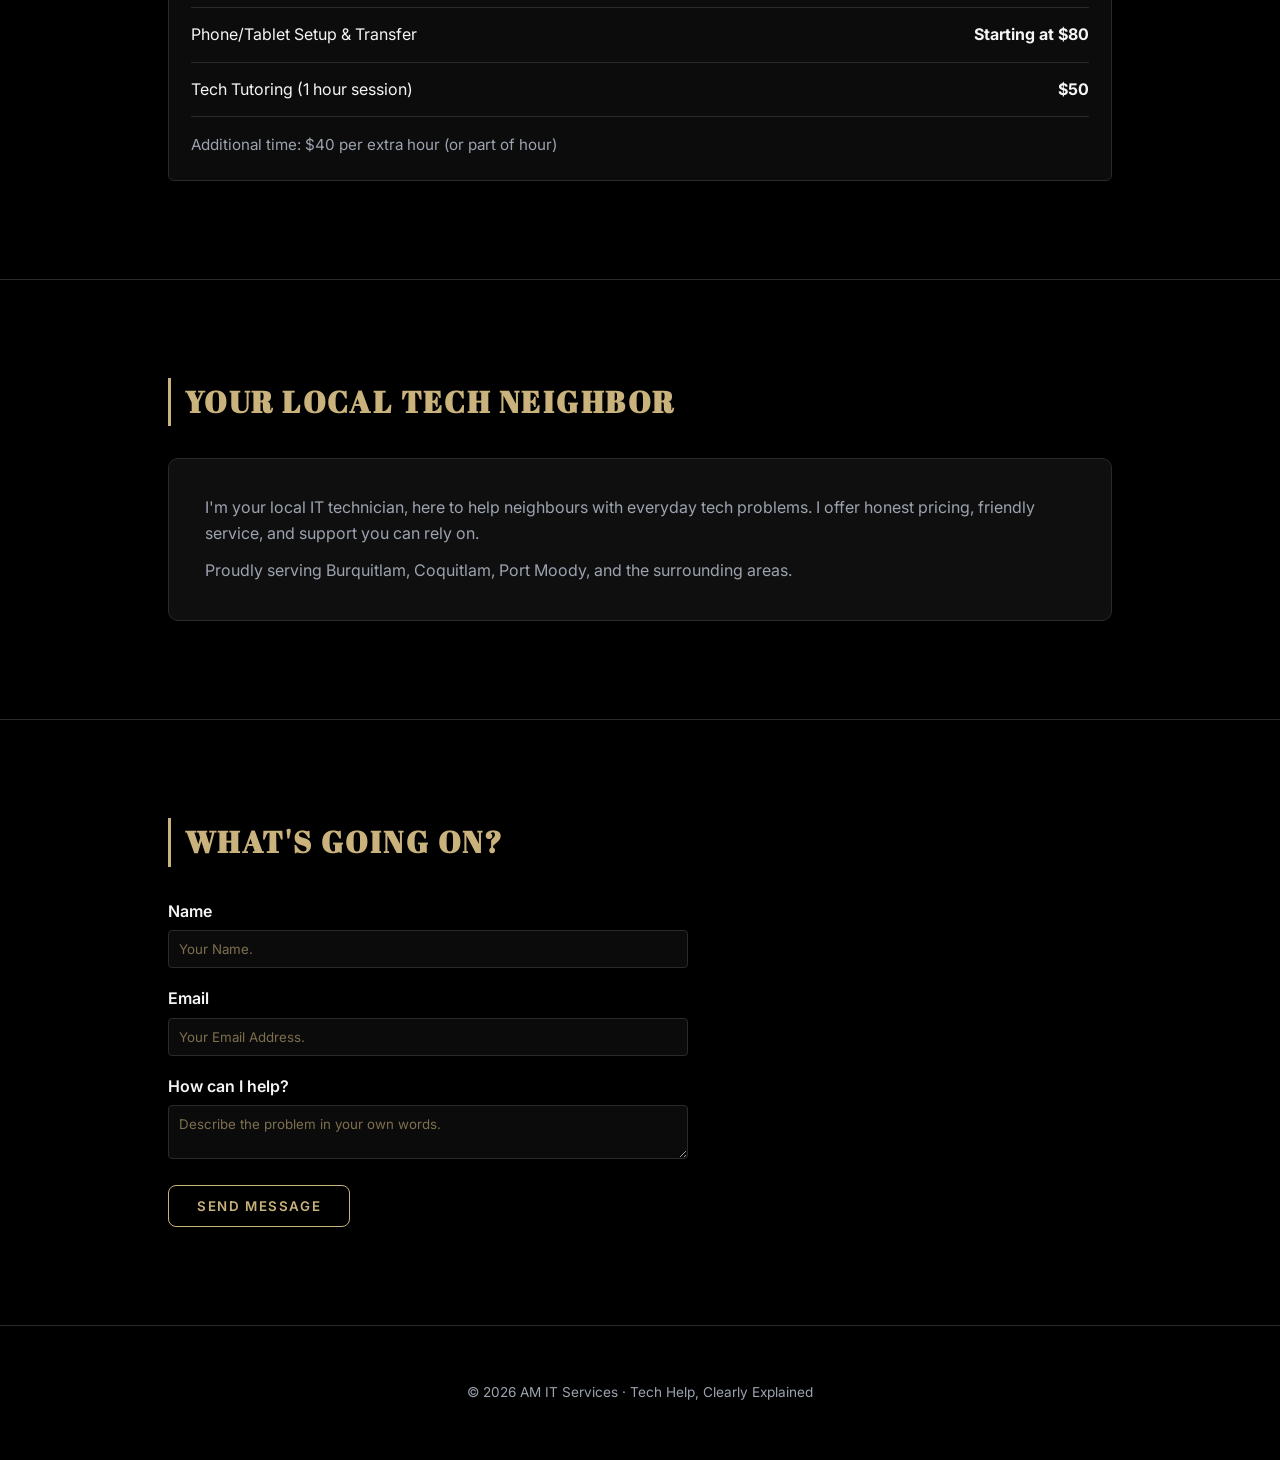
==== commit 6ef2c7a6: "Fixing grammar" ====
--- a/index.html
+++ b/index.html
@@ -99,9 +99,9 @@
     <div class="container">
       <h2>Pricing</h2>
       <div class="card">
-        <div class="pricing-item"><span>In‑home IT support (Up to 1 hour of work)</span><strong>$70</strong></div>
-        <div class="pricing-item"><span>Phone/Tablet Setup & Transfer</span><strong>Starting at $85</strong></div>
-        <div class="pricing-item"><span>Tech Tutoring (1 hour session) </span><strong>$60</strong></div>
+        <div class="pricing-item"><span>In‑home IT support (Up to 1 hour of work)</span><strong>$60</strong></div>
+        <div class="pricing-item"><span>Phone/Tablet Setup & Transfer</span><strong>Starting at $80</strong></div>
+        <div class="pricing-item"><span>Tech Tutoring (1 hour session) </span><strong>$50</strong></div>
         <p style="margin-top:16px; color: var(--muted);">Additional time: $40 per extra hour (or part of hour)</p>
       </div>
     </div>
@@ -111,7 +111,7 @@
     <div class="container">
       <h2>Your Local Tech Neighbor</h2>
       <div class="local">
-        <p>I'm your local IT technician, here to help neighbors with everyday tech problems. I offer honest pricing, friendly service, and support you can rely on.</p>
+        <p>I'm your local IT technician, here to help neighbours with everyday tech problems. I offer honest pricing, friendly service, and support you can rely on.</p>
         <p style="margin-top:12px;">Proudly serving Burquitlam, Coquitlam, Port Moody, and the surrounding areas.</p>
       </div>
     </div>
